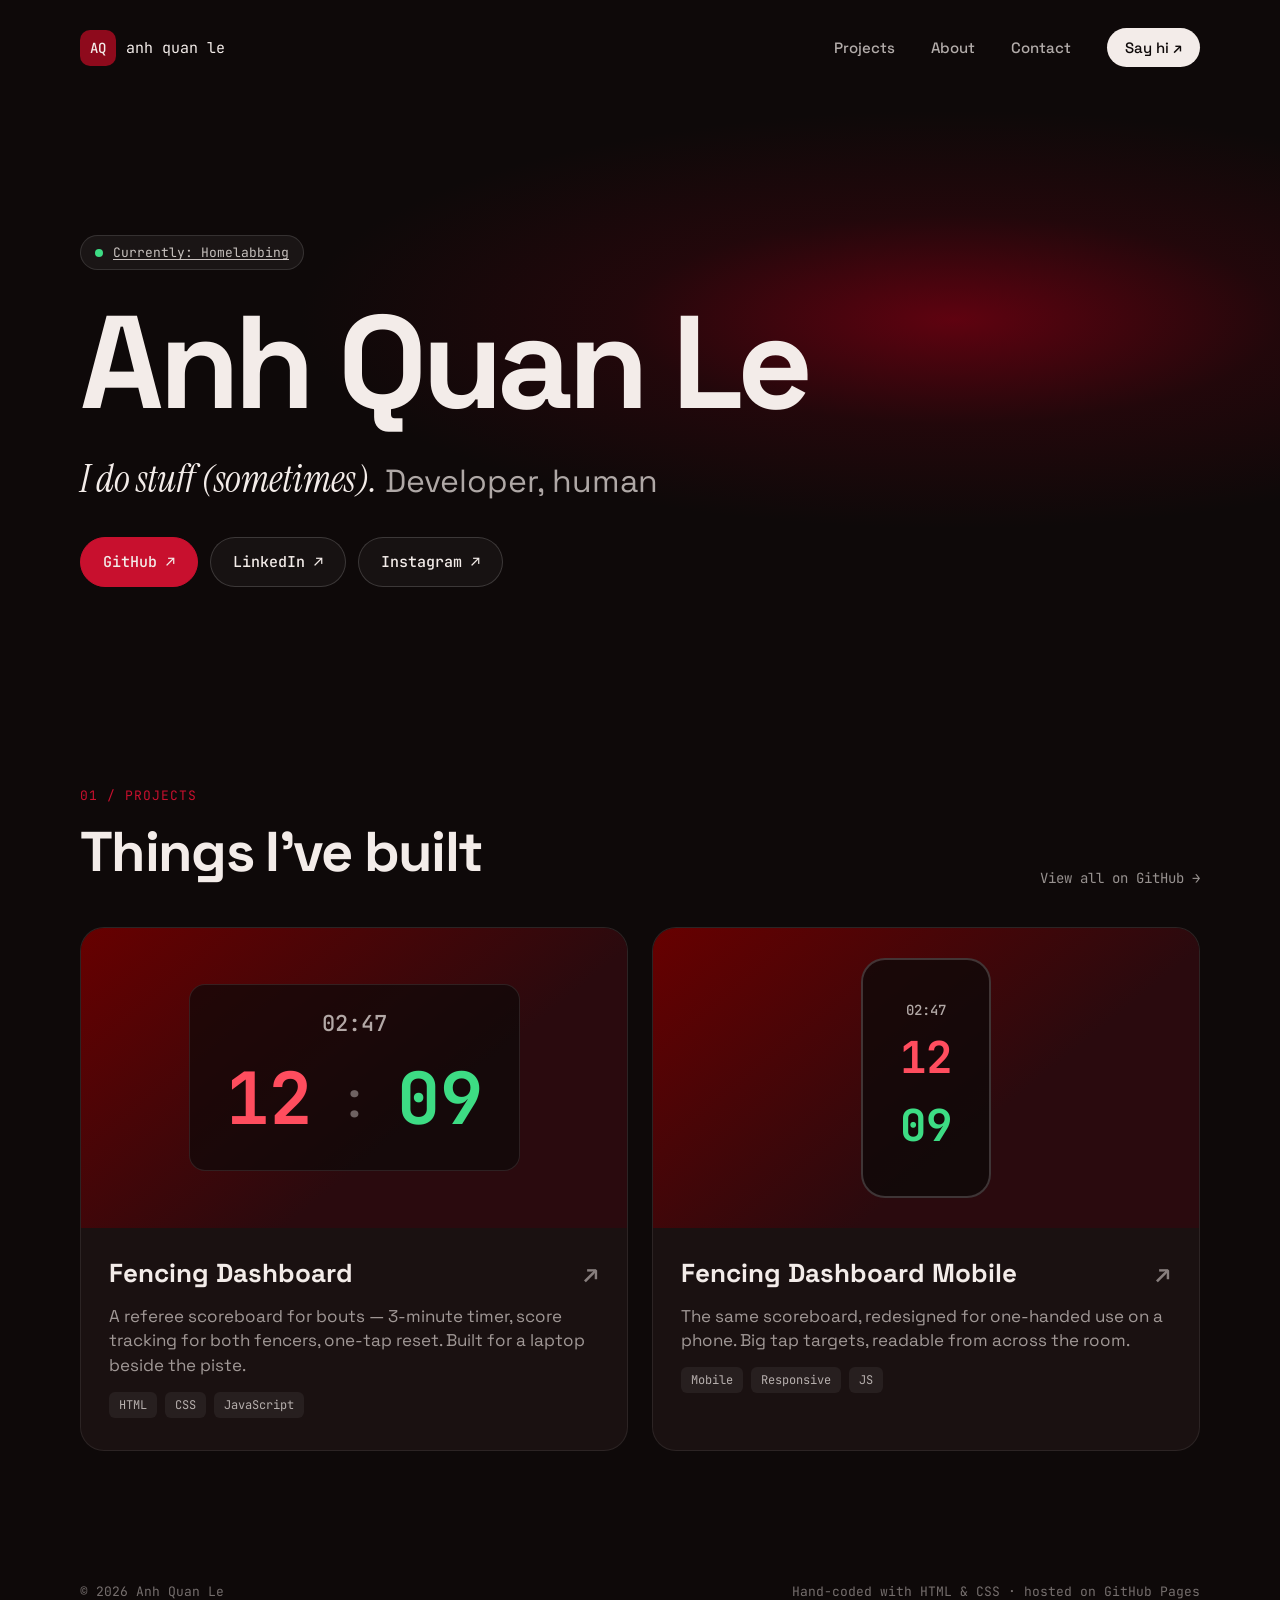
==== index.html @ 528c5369 "Rework homepage to match the new Figma design Dark layout with nav, hero, project cards and footer, " ====
<!DOCTYPE html>
<html lang="en">
    <head>
        <meta charset="utf-8">
        <meta name="viewport" content="width=device-width, initial-scale=1">
        <title>Anh Quan Le</title>
        <meta name="description" content="Anh Quan Le — developer, human. Projects and links.">
        <link rel="preconnect" href="https://fonts.googleapis.com">
        <link rel="preconnect" href="https://fonts.gstatic.com" crossorigin>
        <link rel="stylesheet" href="https://fonts.googleapis.com/css2?family=Instrument+Serif:ital@1&family=JetBrains+Mono:wght@400;500;700&family=Space+Grotesk:wght@400;500;700&display=swap">
        <link rel="stylesheet" href="style.css">
    </head>

    <body>
        <nav class="nav" aria-label="Main">
            <a class="logo" href="#top">
                <span class="monogram">AQ</span>
                <span class="logo-name">anh quan le</span>
            </a>

            <button class="menu-button" type="button" aria-label="Open menu" aria-expanded="false" aria-controls="nav-links">
                <span></span>
                <span></span>
            </button>

            <div class="nav-links" id="nav-links">
                <a href="#projects">Projects</a>
                <a href="#top">About</a>
                <a href="https://www.linkedin.com/in/anh-quan-le-5a0b0a237/" target="_blank" rel="noreferrer">Contact</a>
                <a class="nav-cta" href="https://www.linkedin.com/in/anh-quan-le-5a0b0a237/" target="_blank" rel="noreferrer">Say hi ↗</a>
            </div>
        </nav>

        <main>
            <header class="hero" id="top">
                <p class="status">
                    <span class="status-dot" aria-hidden="true"></span>
                    <span class="status-text">Currently: Homelabbing</span>
                </p>

                <h1>Anh Quan Le</h1>

                <p class="tagline"><em>I do stuff (sometimes).</em> Developer, human</p>

                <div class="socials">
                    <a class="pill pill--primary" href="https://github.com/LeQuan14" target="_blank" rel="noreferrer">GitHub ↗</a>
                    <a class="pill" href="https://www.linkedin.com/in/anh-quan-le-5a0b0a237/" target="_blank" rel="noreferrer">LinkedIn ↗</a>
                    <a class="pill" href="https://www.instagram.com/quanl_/" target="_blank" rel="noreferrer">Instagram ↗</a>
                </div>
            </header>

            <section class="projects" id="projects" aria-labelledby="projects-title">
                <div class="section-header">
                    <div>
                        <p class="eyebrow">01 / PROJECTS</p>
                        <h2 id="projects-title">Things I’ve built</h2>
                    </div>
                    <a class="section-link" href="https://github.com/LeQuan14" target="_blank" rel="noreferrer">View all on GitHub →</a>
                </div>

                <!-- Cards are generated from the list in projects.js -->
                <div class="project-grid" id="project-grid">
                    <noscript>
                        <a href="fencing-dashboard/index.html">Fencing Dashboard</a> ·
                        <a href="fencing-dashboard-mobile/index.html">Fencing Dashboard Mobile</a>
                    </noscript>
                </div>
            </section>
        </main>

        <footer class="footer">
            <p>© 2026 Anh Quan Le</p>
            <p class="footer-note">Hand-coded with HTML &amp; CSS · hosted on GitHub Pages</p>
        </footer>

        <script src="projects.js"></script>
        <script>
            // Mobile menu toggle
            const menuButton = document.querySelector(".menu-button");
            const nav = document.querySelector(".nav");
            menuButton.addEventListener("click", () => {
                const open = nav.classList.toggle("is-open");
                menuButton.setAttribute("aria-expanded", open);
                menuButton.setAttribute("aria-label", open ? "Close menu" : "Open menu");
            });
            document.querySelectorAll(".nav-links a").forEach(link =>
                link.addEventListener("click", () => {
                    nav.classList.remove("is-open");
                    menuButton.setAttribute("aria-expanded", false);
                })
            );
        </script>
    </body>
</html>
---- style.css ----
:root {
    --bg: #0E0909;
    --surface: #1A1111;
    --text: #F3ECE9;
    --text-72: rgba(243, 236, 233, 0.72);
    --text-62: rgba(243, 236, 233, 0.62);
    --text-45: rgba(243, 236, 233, 0.45);
    --accent: #C8102E;
    --maroon: #8E0A1C;
    --score-left: #FF4D5E;
    --score-right: #3DDC84;
    --line: rgba(255, 255, 255, 0.08);

    --font-sans: 'Space Grotesk', system-ui, sans-serif;
    --font-mono: 'JetBrains Mono', ui-monospace, monospace;
    --font-serif: 'Instrument Serif', Georgia, serif;

    --gutter: 80px;
    --max-width: 1440px;
}

* {
    box-sizing: border-box;
}

html {
    scroll-behavior: smooth;
}

body {
    margin: 0;
    background: var(--bg);
    color: var(--text);
    font-family: var(--font-sans);
    -webkit-font-smoothing: antialiased;
}

a {
    color: inherit;
    text-decoration: none;
}

h1, h2, h3, p {
    margin: 0;
}

:focus-visible {
    outline: 2px solid var(--text);
    outline-offset: 3px;
}

/* ---------- Nav ---------- */

.nav {
    position: relative;
    z-index: 10;
    max-width: var(--max-width);
    margin: 0 auto;
    padding: 28px var(--gutter);
    display: flex;
    align-items: center;
    justify-content: space-between;
}

.logo {
    display: flex;
    align-items: center;
    gap: 10px;
}

.monogram {
    width: 36px;
    height: 36px;
    display: grid;
    place-items: center;
    border-radius: 10px;
    background: var(--maroon);
    font-family: var(--font-mono);
    font-weight: 500;
    font-size: 14px;
}

.logo-name {
    font-family: var(--font-mono);
    font-size: 15px;
}

.nav-links {
    display: flex;
    align-items: center;
    gap: 36px;
    font-weight: 500;
    font-size: 15px;
}

.nav-links a {
    color: var(--text-72);
    transition: color 150ms ease;
}

.nav-links a:hover {
    color: var(--text);
}

.nav-links .nav-cta {
    padding: 10px 18px;
    border-radius: 999px;
    background: var(--text);
    color: var(--bg);
}

.nav-links .nav-cta:hover {
    color: var(--bg);
    background: #FFFFFF;
}

.menu-button {
    display: none;
}

/* ---------- Hero ---------- */

.hero {
    padding: 140px var(--gutter) 120px;
    display: flex;
    flex-direction: column;
    align-items: flex-start;
    gap: 32px;
    background: radial-gradient(654px 209px at 74.5% 36.7%,
        rgba(122, 0, 18, 0.75) 0%,
        rgba(68, 5, 14, 0.375) 50%,
        rgba(14, 9, 9, 0) 100%);
    /* hero spans the full width so the glow isn't cut off; content is centred */
    padding-left: max(var(--gutter), calc((100% - var(--max-width)) / 2 + var(--gutter)));
    padding-right: max(var(--gutter), calc((100% - var(--max-width)) / 2 + var(--gutter)));
}

.status {
    display: inline-flex;
    align-items: center;
    gap: 10px;
    padding: 8px 14px;
    border: 1px solid rgba(255, 255, 255, 0.12);
    border-radius: 999px;
    background: rgba(255, 255, 255, 0.05);
    font-family: var(--font-mono);
    font-size: 13px;
    color: rgba(243, 236, 233, 0.8);
}

.status-text {
    text-decoration: underline;
    text-underline-offset: 2px;
}

.status-dot {
    width: 8px;
    height: 8px;
    border-radius: 50%;
    background: var(--score-right);
}

h1 {
    font-weight: 700;
    font-size: clamp(72px, 10.3vw, 148px);
    line-height: 0.92;
    letter-spacing: -0.04em;
}

.tagline {
    max-width: 760px;
    font-size: 32px;
    line-height: 1.3;
    color: rgba(243, 236, 233, 0.7);
}

.tagline em {
    font-family: var(--font-serif);
    font-size: 38px;
    color: var(--text);
}

.socials {
    display: flex;
    flex-wrap: wrap;
    gap: 12px;
}

.pill {
    padding: 14px 22px;
    border: 1px solid rgba(255, 255, 255, 0.16);
    border-radius: 999px;
    background: rgba(255, 255, 255, 0.04);
    font-family: var(--font-mono);
    font-weight: 500;
    font-size: 15px;
    transition: background 150ms ease, border-color 150ms ease;
}

.pill:hover {
    background: rgba(255, 255, 255, 0.1);
    border-color: rgba(255, 255, 255, 0.3);
}

.pill--primary {
    border-color: var(--accent);
    background: var(--accent);
}

.pill--primary:hover {
    border-color: #E0173A;
    background: #E0173A;
}

/* ---------- Projects ---------- */

.projects {
    max-width: var(--max-width);
    margin: 0 auto;
    padding: 80px var(--gutter) 100px;
    display: flex;
    flex-direction: column;
    gap: 40px;
}

.section-header {
    display: flex;
    align-items: flex-end;
    justify-content: space-between;
    gap: 24px;
}

.eyebrow {
    margin-bottom: 12px;
    font-family: var(--font-mono);
    font-size: 13px;
    letter-spacing: 0.08em;
    color: var(--accent);
}

h2 {
    font-weight: 700;
    font-size: 56px;
    letter-spacing: -0.03em;
}

.section-link {
    font-family: var(--font-mono);
    font-size: 14px;
    color: rgba(243, 236, 233, 0.6);
    white-space: nowrap;
}

.section-link:hover {
    color: var(--text);
}

.project-grid {
    display: grid;
    grid-template-columns: repeat(auto-fill, minmax(min(100%, 440px), 1fr));
    gap: 24px;
}

.card {
    display: flex;
    flex-direction: column;
    overflow: hidden;
    border: 1px solid var(--line);
    border-radius: 24px;
    background: var(--surface);
    transition: transform 200ms ease, border-color 200ms ease;
}

.card:hover {
    transform: translateY(-4px);
    border-color: rgba(255, 255, 255, 0.18);
}

.card-preview {
    height: 300px;
    display: flex;
    align-items: center;
    justify-content: center;
    gap: 16px;
    overflow: hidden;
    background: linear-gradient(141deg, #670000 0%, #2A0A0E 62.5%);
}

.card-image {
    width: 100%;
    height: 100%;
    object-fit: cover;
}

.card-glyph {
    font-family: var(--font-mono);
    font-weight: 700;
    font-size: 72px;
    color: rgba(243, 236, 233, 0.85);
}

/* Scoreboard illustrations */
.mini-scoreboard {
    display: flex;
    flex-direction: column;
    align-items: center;
    gap: 14px;
    padding: 24px 36px;
    border: 1px solid rgba(255, 255, 255, 0.1);
    border-radius: 16px;
    background: rgba(14, 9, 9, 0.7);
}

.mini-score-row {
    display: flex;
    align-items: center;
    gap: 28px;
}

.mini-timer {
    font-family: var(--font-mono);
    font-weight: 500;
    font-size: 22px;
    color: rgba(243, 236, 233, 0.7);
}

.digits {
    font-family: var(--font-mono);
    font-weight: 700;
    font-size: 72px;
    line-height: 1.3;
}

.digits--left { color: var(--score-left); }
.digits--right { color: var(--score-right); }

.digits-sep {
    font-family: var(--font-mono);
    font-size: 48px;
    color: rgba(243, 236, 233, 0.4);
}

.mini-phone {
    width: 130px;
    height: 240px;
    display: flex;
    flex-direction: column;
    align-items: center;
    justify-content: center;
    gap: 10px;
    border: 2px solid rgba(255, 255, 255, 0.18);
    border-radius: 24px;
    background: rgba(14, 9, 9, 0.8);
}

.mini-phone .mini-timer { font-size: 14px; }
.mini-phone .digits { font-size: 44px; }
.mini-phone .digits-sep { display: none; }

.card-body {
    flex: 1;
    padding: 28px 28px 32px;
    display: flex;
    flex-direction: column;
    gap: 14px;
}

.card-title-row {
    display: flex;
    align-items: flex-start;
    justify-content: space-between;
    gap: 16px;
    font-size: 26px;
}

.card-title {
    font-weight: 700;
    font-size: inherit;
}

.card-arrow {
    font-weight: 500;
    color: rgba(243, 236, 233, 0.5);
    transition: color 200ms ease, transform 200ms ease;
}

.card:hover .card-arrow {
    color: var(--text);
    transform: translate(2px, -2px);
}

.card-desc {
    font-size: 17px;
    line-height: 1.45;
    color: var(--text-62);
}

.desc-short {
    display: none;
}

.card-tags {
    margin: 0;
    padding: 0;
    list-style: none;
    display: flex;
    flex-wrap: wrap;
    gap: 8px;
}

.tag {
    padding: 5px 10px;
    border-radius: 6px;
    background: rgba(255, 255, 255, 0.06);
    font-family: var(--font-mono);
    font-size: 12px;
    color: rgba(243, 236, 233, 0.7);
}

/* ---------- Footer ---------- */

.footer {
    max-width: var(--max-width);
    margin: 0 auto;
    padding: 32px var(--gutter) 40px;
    display: flex;
    justify-content: space-between;
    gap: 16px;
    font-family: var(--font-mono);
    font-size: 13px;
    color: var(--text-45);
}

/* ---------- Mobile ---------- */

@media (max-width: 720px) {
    :root {
        --gutter: 20px;
    }

    .nav {
        padding: 18px var(--gutter);
    }

    .monogram {
        width: 34px;
        height: 34px;
        font-size: 13px;
    }

    .logo-name {
        display: none;
    }

    .menu-button {
        width: 42px;
        height: 42px;
        display: inline-flex;
        flex-direction: column;
        align-items: center;
        justify-content: center;
        gap: 5px;
        padding: 0;
        border: 1px solid rgba(255, 255, 255, 0.15);
        border-radius: 999px;
        background: rgba(255, 255, 255, 0.05);
        cursor: pointer;
    }

    .menu-button span {
        width: 16px;
        height: 1.5px;
        background: var(--text);
        transition: transform 180ms ease;
    }

    .nav.is-open .menu-button span:nth-child(1) {
        transform: translateY(3.25px) rotate(45deg);
    }

    .nav.is-open .menu-button span:nth-child(2) {
        transform: translateY(-3.25px) rotate(-45deg);
    }

    .nav-links {
        position: absolute;
        top: calc(100% - 4px);
        right: var(--gutter);
        left: var(--gutter);
        padding: 12px;
        flex-direction: column;
        align-items: stretch;
        gap: 4px;
        border: 1px solid rgba(255, 255, 255, 0.12);
        border-radius: 16px;
        background: rgba(26, 17, 17, 0.97);
        box-shadow: 0 18px 50px rgba(0, 0, 0, 0.4);
        backdrop-filter: blur(12px);
        opacity: 0;
        transform: translateY(-6px);
        pointer-events: none;
        transition: opacity 180ms ease, transform 180ms ease;
    }

    .nav.is-open .nav-links {
        opacity: 1;
        transform: translateY(0);
        pointer-events: auto;
    }

    .nav-links a {
        padding: 12px 14px;
        border-radius: 10px;
    }

    .nav-links a:hover {
        background: rgba(255, 255, 255, 0.06);
    }

    .nav-links .nav-cta {
        margin-top: 4px;
        text-align: center;
    }

    .hero {
        padding-top: 64px;
        padding-bottom: 56px;
        gap: 22px;
        background: radial-gradient(195px 174px at 60% 37.5%,
            rgba(122, 0, 18, 0.7) 0%,
            rgba(68, 5, 14, 0.35) 50%,
            rgba(14, 9, 9, 0) 100%);
    }

    .status {
        gap: 8px;
        padding: 6px 12px;
        font-size: 11px;
    }

    .status-dot {
        width: 7px;
        height: 7px;
    }

    .tagline {
        font-size: 19px;
        line-height: 1.35;
    }

    .tagline em {
        font-size: 23px;
    }

    .socials {
        gap: 8px;
    }

    .pill {
        padding: 11px 14px;
        font-size: 12px;
    }

    .projects {
        padding-top: 40px;
        padding-bottom: 48px;
        gap: 16px;
    }

    .eyebrow {
        margin-bottom: 16px;
        font-size: 11px;
    }

    h2 {
        font-size: 34px;
    }

    .section-link {
        display: none;
    }

    .project-grid {
        gap: 16px;
    }

    .card {
        border-radius: 20px;
    }

    .card-preview {
        height: 150px;
    }

    /* On small screens the illustrations collapse to just the score */
    .mini-scoreboard,
    .mini-phone {
        width: auto;
        height: auto;
        flex-direction: row;
        gap: 16px;
        padding: 0;
        border: 0;
        background: none;
    }

    .mini-score-row {
        gap: 16px;
    }

    .mini-timer {
        display: none;
    }

    .digits {
        font-size: 52px;
    }

    .digits-sep,
    .mini-phone .digits-sep {
        display: inline;
        font-size: 32px;
    }

    .mini-phone .digits {
        font-size: 40px;
    }

    .card-glyph {
        font-size: 48px;
    }

    .card-body {
        padding: 20px;
        gap: 8px;
    }

    .card-title-row {
        font-size: 19px;
    }

    .card-desc {
        font-size: 15px;
    }

    .desc-long {
        display: none;
    }

    .desc-short {
        display: inline;
    }

    .card-tags {
        display: none;
    }

    .footer {
        padding-top: 0;
        padding-bottom: 32px;
        justify-content: center;
        font-size: 11px;
    }

    .footer-note {
        display: none;
    }
}

@media (prefers-reduced-motion: reduce) {
    html { scroll-behavior: auto; }
    * { transition: none !important; }
}
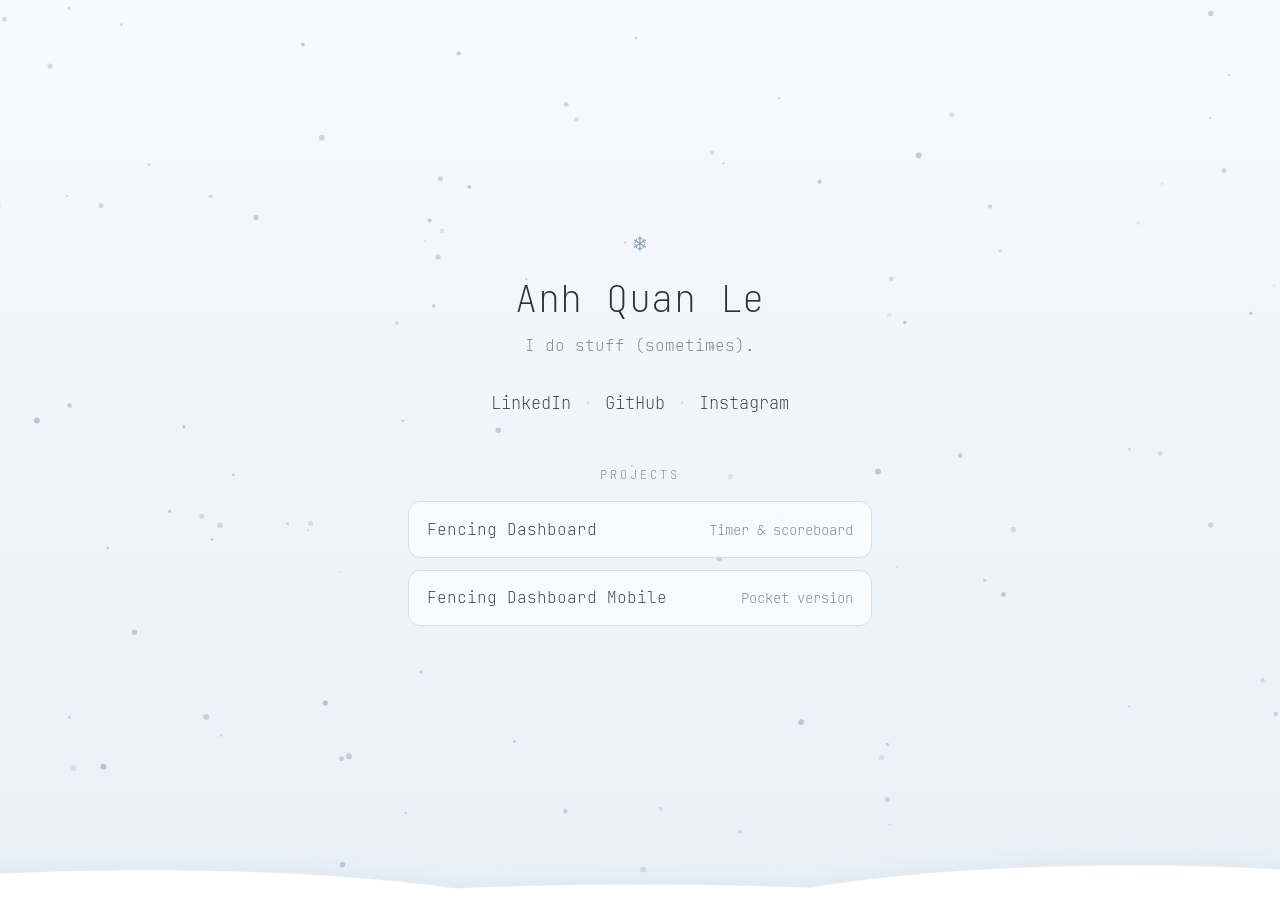
==== commit bd94c277: "Rework home page into a light, minimal snow theme Replace the dark red layout with a soft snowy pale" ====
--- a/index.html
+++ b/index.html
@@ -3,92 +3,124 @@
     <head>
         <meta charset="utf-8">
         <meta name="viewport" content="width=device-width, initial-scale=1">
+        <meta name="color-scheme" content="light">
         <title>Anh Quan Le</title>
-        <meta name="description" content="Anh Quan Le — developer, human. Projects and links.">
-        <link rel="preconnect" href="https://fonts.googleapis.com">
-        <link rel="preconnect" href="https://fonts.gstatic.com" crossorigin>
-        <link rel="stylesheet" href="https://fonts.googleapis.com/css2?family=Instrument+Serif:ital@1&family=JetBrains+Mono:wght@400;500;700&family=Space+Grotesk:wght@400;500;700&display=swap">
         <link rel="stylesheet" href="style.css">
     </head>
 
     <body>
-        <nav class="nav" aria-label="Main">
-            <a class="logo" href="#top">
-                <span class="monogram">AQ</span>
-                <span class="logo-name">anh quan le</span>
-            </a>
+        <canvas id="snow" aria-hidden="true"></canvas>
 
-            <button class="menu-button" type="button" aria-label="Open menu" aria-expanded="false" aria-controls="nav-links">
-                <span></span>
-                <span></span>
-            </button>
-
-            <div class="nav-links" id="nav-links">
-                <a href="#projects">Projects</a>
-                <a href="#top">About</a>
-                <a href="https://www.linkedin.com/in/anh-quan-le-5a0b0a237/" target="_blank" rel="noreferrer">Contact</a>
-                <a class="nav-cta" href="https://www.linkedin.com/in/anh-quan-le-5a0b0a237/" target="_blank" rel="noreferrer">Say hi ↗</a>
-            </div>
-        </nav>
-
-        <main>
-            <header class="hero" id="top">
-                <p class="status">
-                    <span class="status-dot" aria-hidden="true"></span>
-                    <span class="status-text">Currently: Homelabbing</span>
-                </p>
-
+        <main class="page-content">
+            <header class="intro">
+                <span class="flake" aria-hidden="true">❄</span>
                 <h1>Anh Quan Le</h1>
-
-                <p class="tagline"><em>I do stuff (sometimes).</em> Developer, human</p>
-
-                <div class="socials">
-                    <a class="pill pill--primary" href="https://github.com/LeQuan14" target="_blank" rel="noreferrer">GitHub ↗</a>
-                    <a class="pill" href="https://www.linkedin.com/in/anh-quan-le-5a0b0a237/" target="_blank" rel="noreferrer">LinkedIn ↗</a>
-                    <a class="pill" href="https://www.instagram.com/quanl_/" target="_blank" rel="noreferrer">Instagram ↗</a>
-                </div>
+                <p class="tagline">I do stuff (sometimes).</p>
             </header>
 
-            <section class="projects" id="projects" aria-labelledby="projects-title">
-                <div class="section-header">
-                    <div>
-                        <p class="eyebrow">01 / PROJECTS</p>
-                        <h2 id="projects-title">Things I’ve built</h2>
-                    </div>
-                    <a class="section-link" href="https://github.com/LeQuan14" target="_blank" rel="noreferrer">View all on GitHub →</a>
-                </div>
+            <nav class="socials" aria-label="Socials">
+                <a href="https://www.linkedin.com/in/anh-quan-le-5a0b0a237/" target="_blank" rel="noreferrer">LinkedIn</a>
+                <span class="dot" aria-hidden="true">·</span>
+                <a href="https://github.com/LeQuan14" target="_blank" rel="noreferrer">GitHub</a>
+                <span class="dot" aria-hidden="true">·</span>
+                <a href="https://www.instagram.com/quanl_/" target="_blank" rel="noreferrer">Instagram</a>
+            </nav>
 
-                <!-- Cards are generated from the list in projects.js -->
-                <div class="project-grid" id="project-grid">
-                    <noscript>
-                        <a href="fencing-dashboard/index.html">Fencing Dashboard</a> ·
-                        <a href="fencing-dashboard-mobile/index.html">Fencing Dashboard Mobile</a>
-                    </noscript>
-                </div>
+            <section class="projects" aria-labelledby="projects-title">
+                <h2 id="projects-title">Projects</h2>
+                <ul>
+                    <li>
+                        <a href="fencing-dashboard/index.html">
+                            <span class="name">Fencing Dashboard</span>
+                            <span class="desc">Timer &amp; scoreboard</span>
+                        </a>
+                    </li>
+                    <li>
+                        <a href="fencing-dashboard-mobile/index.html">
+                            <span class="name">Fencing Dashboard Mobile</span>
+                            <span class="desc">Pocket version</span>
+                        </a>
+                    </li>
+                </ul>
             </section>
         </main>
 
-        <footer class="footer">
-            <p>© 2026 Anh Quan Le</p>
-            <p class="footer-note">Hand-coded with HTML &amp; CSS · hosted on GitHub Pages</p>
-        </footer>
+        <div class="snowbank" aria-hidden="true"></div>
 
-        <script src="projects.js"></script>
         <script>
-            // Mobile menu toggle
-            const menuButton = document.querySelector(".menu-button");
-            const nav = document.querySelector(".nav");
-            menuButton.addEventListener("click", () => {
-                const open = nav.classList.toggle("is-open");
-                menuButton.setAttribute("aria-expanded", open);
-                menuButton.setAttribute("aria-label", open ? "Close menu" : "Open menu");
-            });
-            document.querySelectorAll(".nav-links a").forEach(link =>
-                link.addEventListener("click", () => {
-                    nav.classList.remove("is-open");
-                    menuButton.setAttribute("aria-expanded", false);
-                })
-            );
+            (function () {
+                const canvas = document.getElementById('snow');
+                const ctx = canvas.getContext('2d');
+                const reduceMotion = window.matchMedia('(prefers-reduced-motion: reduce)');
+                let flakes = [];
+                let width = 0;
+                let height = 0;
+                let frameId = null;
+
+                function resize() {
+                    const ratio = window.devicePixelRatio || 1;
+                    width = window.innerWidth;
+                    height = window.innerHeight;
+                    canvas.width = width * ratio;
+                    canvas.height = height * ratio;
+                    ctx.setTransform(ratio, 0, 0, ratio, 0, 0);
+
+                    // density scales with screen area
+                    const count = Math.min(140, Math.round((width * height) / 11000));
+                    flakes = Array.from({ length: count }, () => makeFlake(true));
+                    if (reduceMotion.matches) draw();
+                }
+
+                function makeFlake(anywhere) {
+                    const r = Math.random() * 2.2 + 0.8;
+                    return {
+                        x: Math.random() * width,
+                        y: anywhere ? Math.random() * height : -r,
+                        r: r,
+                        speed: r * 0.25 + Math.random() * 0.3,
+                        drift: Math.random() * Math.PI * 2,
+                        alpha: Math.random() * 0.45 + 0.25
+                    };
+                }
+
+                function draw() {
+                    ctx.clearRect(0, 0, width, height);
+                    for (const f of flakes) {
+                        ctx.beginPath();
+                        ctx.arc(f.x, f.y, f.r, 0, Math.PI * 2);
+                        ctx.fillStyle = `rgba(150, 175, 200, ${f.alpha})`;
+                        ctx.fill();
+                    }
+                }
+
+                function step() {
+                    for (let i = 0; i < flakes.length; i++) {
+                        const f = flakes[i];
+                        f.drift += 0.01;
+                        f.y += f.speed;
+                        f.x += Math.sin(f.drift) * 0.3;
+                        if (f.y > height + f.r) flakes[i] = makeFlake(false);
+                        if (f.x > width + f.r) f.x = -f.r;
+                        if (f.x < -f.r) f.x = width + f.r;
+                    }
+                    draw();
+                    frameId = requestAnimationFrame(step);
+                }
+
+                function start() {
+                    cancelAnimationFrame(frameId);
+                    if (reduceMotion.matches) {
+                        draw();
+                    } else {
+                        frameId = requestAnimationFrame(step);
+                    }
+                }
+
+                window.addEventListener('resize', resize);
+                reduceMotion.addEventListener('change', start);
+                resize();
+                start();
+            })();
         </script>
     </body>
 </html>
--- a/style.css
+++ b/style.css
@@ -1,673 +1,195 @@
+@font-face {
+    font-family: 'JetBrains Mono';
+    src: url('fonts/JetBrainsMonoNerdFont-Thin.ttf');
+}
+
 :root {
-    --bg: #0E0909;
-    --surface: #1A1111;
-    --text: #F3ECE9;
-    --text-72: rgba(243, 236, 233, 0.72);
-    --text-62: rgba(243, 236, 233, 0.62);
-    --text-45: rgba(243, 236, 233, 0.45);
-    --accent: #C8102E;
-    --maroon: #8E0A1C;
-    --score-left: #FF4D5E;
-    --score-right: #3DDC84;
-    --line: rgba(255, 255, 255, 0.08);
-
-    --font-sans: 'Space Grotesk', system-ui, sans-serif;
-    --font-mono: 'JetBrains Mono', ui-monospace, monospace;
-    --font-serif: 'Instrument Serif', Georgia, serif;
-
-    --gutter: 80px;
-    --max-width: 1440px;
+    --bg-top: #f8fafc;
+    --bg-bottom: #e9f0f6;
+    --text: #27313d;
+    --muted: #6b7a8a;
+    --accent: #5f86ad;
+    --line: #d5dfe9;
+    --card: rgba(255, 255, 255, 0.65);
 }
 
 * {
     box-sizing: border-box;
 }
 
-html {
-    scroll-behavior: smooth;
+html, body {
+    min-height: 100%;
 }
 
 body {
     margin: 0;
-    background: var(--bg);
+    min-height: 100vh;
+    display: flex;
+    justify-content: center;
+    align-items: center;
     color: var(--text);
-    font-family: var(--font-sans);
-    -webkit-font-smoothing: antialiased;
+    background: linear-gradient(180deg, var(--bg-top) 0%, var(--bg-bottom) 100%);
+    background-attachment: fixed;
+    font-family: 'JetBrains Mono', ui-monospace, monospace;
+    font-size: 16px;
+    line-height: 1.6;
+    word-wrap: break-word;
+    overflow-x: hidden;
 }
 
-a {
-    color: inherit;
-    text-decoration: none;
+#snow {
+    position: fixed;
+    inset: 0;
+    width: 100%;
+    height: 100%;
+    pointer-events: none;
+    z-index: 0;
 }
 
-h1, h2, h3, p {
-    margin: 0;
+.page-content {
+    position: relative;
+    z-index: 1;
+    width: 100%;
+    max-width: 32rem;
+    padding: 4rem 1.5rem 7rem;
+    text-align: center;
 }
 
-:focus-visible {
-    outline: 2px solid var(--text);
-    outline-offset: 3px;
-}
+/* Intro */
 
-/* ---------- Nav ---------- */
-
-.nav {
-    position: relative;
-    z-index: 10;
-    max-width: var(--max-width);
-    margin: 0 auto;
-    padding: 28px var(--gutter);
-    display: flex;
-    align-items: center;
-    justify-content: space-between;
-}
-
-.logo {
-    display: flex;
-    align-items: center;
-    gap: 10px;
-}
-
-.monogram {
-    width: 36px;
-    height: 36px;
-    display: grid;
-    place-items: center;
-    border-radius: 10px;
-    background: var(--maroon);
-    font-family: var(--font-mono);
-    font-weight: 500;
-    font-size: 14px;
-}
-
-.logo-name {
-    font-family: var(--font-mono);
-    font-size: 15px;
-}
-
-.nav-links {
-    display: flex;
-    align-items: center;
-    gap: 36px;
-    font-weight: 500;
-    font-size: 15px;
-}
-
-.nav-links a {
-    color: var(--text-72);
-    transition: color 150ms ease;
-}
-
-.nav-links a:hover {
-    color: var(--text);
-}
-
-.nav-links .nav-cta {
-    padding: 10px 18px;
-    border-radius: 999px;
-    background: var(--text);
-    color: var(--bg);
-}
-
-.nav-links .nav-cta:hover {
-    color: var(--bg);
-    background: #FFFFFF;
-}
-
-.menu-button {
-    display: none;
-}
-
-/* ---------- Hero ---------- */
-
-.hero {
-    padding: 140px var(--gutter) 120px;
-    display: flex;
-    flex-direction: column;
-    align-items: flex-start;
-    gap: 32px;
-    background: radial-gradient(654px 209px at 74.5% 36.7%,
-        rgba(122, 0, 18, 0.75) 0%,
-        rgba(68, 5, 14, 0.375) 50%,
-        rgba(14, 9, 9, 0) 100%);
-    /* hero spans the full width so the glow isn't cut off; content is centred */
-    padding-left: max(var(--gutter), calc((100% - var(--max-width)) / 2 + var(--gutter)));
-    padding-right: max(var(--gutter), calc((100% - var(--max-width)) / 2 + var(--gutter)));
-}
-
-.status {
-    display: inline-flex;
-    align-items: center;
-    gap: 10px;
-    padding: 8px 14px;
-    border: 1px solid rgba(255, 255, 255, 0.12);
-    border-radius: 999px;
-    background: rgba(255, 255, 255, 0.05);
-    font-family: var(--font-mono);
-    font-size: 13px;
-    color: rgba(243, 236, 233, 0.8);
-}
-
-.status-text {
-    text-decoration: underline;
-    text-underline-offset: 2px;
-}
-
-.status-dot {
-    width: 8px;
-    height: 8px;
-    border-radius: 50%;
-    background: var(--score-right);
+.flake {
+    display: inline-block;
+    color: var(--accent);
+    font-size: 1.4rem;
+    opacity: 0.7;
+    animation: spin 18s linear infinite;
 }
 
 h1 {
-    font-weight: 700;
-    font-size: clamp(72px, 10.3vw, 148px);
-    line-height: 0.92;
-    letter-spacing: -0.04em;
+    margin: 0.5rem 0 0.25rem;
+    font-size: 2.3em;
+    font-weight: 400;
+    letter-spacing: 0.02em;
 }
 
 .tagline {
-    max-width: 760px;
-    font-size: 32px;
-    line-height: 1.3;
-    color: rgba(243, 236, 233, 0.7);
+    margin: 0;
+    color: var(--muted);
 }
 
-.tagline em {
-    font-family: var(--font-serif);
-    font-size: 38px;
+/* Links */
+
+a {
     color: var(--text);
+    text-decoration: none;
+    transition: color 160ms ease;
+}
+
+a:hover,
+a:focus-visible {
+    color: var(--accent);
+}
+
+a:focus-visible {
+    outline: 1px dashed var(--accent);
+    outline-offset: 4px;
 }
 
 .socials {
+    margin: 2rem 0 3rem;
     display: flex;
     flex-wrap: wrap;
-    gap: 12px;
+    justify-content: center;
+    gap: 0.25rem 0.75rem;
+    font-size: 1.05em;
 }
 
-.pill {
-    padding: 14px 22px;
-    border: 1px solid rgba(255, 255, 255, 0.16);
-    border-radius: 999px;
-    background: rgba(255, 255, 255, 0.04);
-    font-family: var(--font-mono);
-    font-weight: 500;
-    font-size: 15px;
-    transition: background 150ms ease, border-color 150ms ease;
+.socials a {
+    border-bottom: 1px solid transparent;
 }
 
-.pill:hover {
-    background: rgba(255, 255, 255, 0.1);
-    border-color: rgba(255, 255, 255, 0.3);
+.socials a:hover {
+    border-bottom-color: var(--accent);
 }
 
-.pill--primary {
-    border-color: var(--accent);
-    background: var(--accent);
+.dot {
+    color: var(--line);
 }
 
-.pill--primary:hover {
-    border-color: #E0173A;
-    background: #E0173A;
+/* Projects */
+
+.projects h2 {
+    margin: 0 0 1rem;
+    color: var(--muted);
+    font-size: 0.75rem;
+    font-weight: 400;
+    letter-spacing: 0.25em;
+    text-transform: uppercase;
 }
 
-/* ---------- Projects ---------- */
-
-.projects {
-    max-width: var(--max-width);
-    margin: 0 auto;
-    padding: 80px var(--gutter) 100px;
-    display: flex;
-    flex-direction: column;
-    gap: 40px;
+.projects ul {
+    margin: 0;
+    padding: 0;
+    list-style: none;
+    display: grid;
+    gap: 0.75rem;
 }
 
-.section-header {
+.projects li a {
     display: flex;
-    align-items: flex-end;
     justify-content: space-between;
-    gap: 24px;
+    align-items: baseline;
+    gap: 1rem;
+    padding: 0.9rem 1.1rem;
+    border: 1px solid var(--line);
+    border-radius: 0.75rem;
+    background: var(--card);
+    backdrop-filter: blur(6px);
+    text-align: left;
+    transition: border-color 160ms ease, transform 160ms ease, box-shadow 160ms ease;
 }
 
-.eyebrow {
-    margin-bottom: 12px;
-    font-family: var(--font-mono);
-    font-size: 13px;
-    letter-spacing: 0.08em;
-    color: var(--accent);
+.projects li a:hover {
+    border-color: var(--accent);
+    transform: translateY(-2px);
+    box-shadow: 0 10px 24px rgba(95, 134, 173, 0.12);
 }
 
-h2 {
-    font-weight: 700;
-    font-size: 56px;
-    letter-spacing: -0.03em;
-}
-
-.section-link {
-    font-family: var(--font-mono);
-    font-size: 14px;
-    color: rgba(243, 236, 233, 0.6);
+.projects .desc {
+    color: var(--muted);
+    font-size: 0.85em;
     white-space: nowrap;
 }
 
-.section-link:hover {
-    color: var(--text);
+/* Snowbank along the bottom edge */
+
+.snowbank {
+    position: fixed;
+    left: -5%;
+    right: -5%;
+    bottom: -3.5rem;
+    height: 6rem;
+    z-index: 0;
+    pointer-events: none;
+    background:
+        radial-gradient(ellipse 30% 60% at 15% 70%, #fff 98%, transparent 100%),
+        radial-gradient(ellipse 35% 55% at 50% 80%, #fff 98%, transparent 100%),
+        radial-gradient(ellipse 30% 65% at 85% 70%, #fff 98%, transparent 100%);
+    filter: drop-shadow(0 -4px 10px rgba(95, 134, 173, 0.08));
 }
 
-.project-grid {
-    display: grid;
-    grid-template-columns: repeat(auto-fill, minmax(min(100%, 440px), 1fr));
-    gap: 24px;
+@keyframes spin {
+    to { transform: rotate(360deg); }
 }
 
-.card {
-    display: flex;
-    flex-direction: column;
-    overflow: hidden;
-    border: 1px solid var(--line);
-    border-radius: 24px;
-    background: var(--surface);
-    transition: transform 200ms ease, border-color 200ms ease;
-}
-
-.card:hover {
-    transform: translateY(-4px);
-    border-color: rgba(255, 255, 255, 0.18);
-}
-
-.card-preview {
-    height: 300px;
-    display: flex;
-    align-items: center;
-    justify-content: center;
-    gap: 16px;
-    overflow: hidden;
-    background: linear-gradient(141deg, #670000 0%, #2A0A0E 62.5%);
-}
-
-.card-image {
-    width: 100%;
-    height: 100%;
-    object-fit: cover;
-}
-
-.card-glyph {
-    font-family: var(--font-mono);
-    font-weight: 700;
-    font-size: 72px;
-    color: rgba(243, 236, 233, 0.85);
-}
-
-/* Scoreboard illustrations */
-.mini-scoreboard {
-    display: flex;
-    flex-direction: column;
-    align-items: center;
-    gap: 14px;
-    padding: 24px 36px;
-    border: 1px solid rgba(255, 255, 255, 0.1);
-    border-radius: 16px;
-    background: rgba(14, 9, 9, 0.7);
-}
-
-.mini-score-row {
-    display: flex;
-    align-items: center;
-    gap: 28px;
-}
-
-.mini-timer {
-    font-family: var(--font-mono);
-    font-weight: 500;
-    font-size: 22px;
-    color: rgba(243, 236, 233, 0.7);
-}
-
-.digits {
-    font-family: var(--font-mono);
-    font-weight: 700;
-    font-size: 72px;
-    line-height: 1.3;
-}
-
-.digits--left { color: var(--score-left); }
-.digits--right { color: var(--score-right); }
-
-.digits-sep {
-    font-family: var(--font-mono);
-    font-size: 48px;
-    color: rgba(243, 236, 233, 0.4);
-}
-
-.mini-phone {
-    width: 130px;
-    height: 240px;
-    display: flex;
-    flex-direction: column;
-    align-items: center;
-    justify-content: center;
-    gap: 10px;
-    border: 2px solid rgba(255, 255, 255, 0.18);
-    border-radius: 24px;
-    background: rgba(14, 9, 9, 0.8);
-}
-
-.mini-phone .mini-timer { font-size: 14px; }
-.mini-phone .digits { font-size: 44px; }
-.mini-phone .digits-sep { display: none; }
-
-.card-body {
-    flex: 1;
-    padding: 28px 28px 32px;
-    display: flex;
-    flex-direction: column;
-    gap: 14px;
-}
-
-.card-title-row {
-    display: flex;
-    align-items: flex-start;
-    justify-content: space-between;
-    gap: 16px;
-    font-size: 26px;
-}
-
-.card-title {
-    font-weight: 700;
-    font-size: inherit;
-}
-
-.card-arrow {
-    font-weight: 500;
-    color: rgba(243, 236, 233, 0.5);
-    transition: color 200ms ease, transform 200ms ease;
-}
-
-.card:hover .card-arrow {
-    color: var(--text);
-    transform: translate(2px, -2px);
-}
-
-.card-desc {
-    font-size: 17px;
-    line-height: 1.45;
-    color: var(--text-62);
-}
-
-.desc-short {
-    display: none;
-}
-
-.card-tags {
-    margin: 0;
-    padding: 0;
-    list-style: none;
-    display: flex;
-    flex-wrap: wrap;
-    gap: 8px;
-}
-
-.tag {
-    padding: 5px 10px;
-    border-radius: 6px;
-    background: rgba(255, 255, 255, 0.06);
-    font-family: var(--font-mono);
-    font-size: 12px;
-    color: rgba(243, 236, 233, 0.7);
-}
-
-/* ---------- Footer ---------- */
-
-.footer {
-    max-width: var(--max-width);
-    margin: 0 auto;
-    padding: 32px var(--gutter) 40px;
-    display: flex;
-    justify-content: space-between;
-    gap: 16px;
-    font-family: var(--font-mono);
-    font-size: 13px;
-    color: var(--text-45);
-}
-
-/* ---------- Mobile ---------- */
-
-@media (max-width: 720px) {
-    :root {
-        --gutter: 20px;
-    }
-
-    .nav {
-        padding: 18px var(--gutter);
-    }
-
-    .monogram {
-        width: 34px;
-        height: 34px;
-        font-size: 13px;
-    }
-
-    .logo-name {
-        display: none;
-    }
-
-    .menu-button {
-        width: 42px;
-        height: 42px;
-        display: inline-flex;
+@media (max-width: 480px) {
+    .projects li a {
         flex-direction: column;
-        align-items: center;
-        justify-content: center;
-        gap: 5px;
-        padding: 0;
-        border: 1px solid rgba(255, 255, 255, 0.15);
-        border-radius: 999px;
-        background: rgba(255, 255, 255, 0.05);
-        cursor: pointer;
-    }
-
-    .menu-button span {
-        width: 16px;
-        height: 1.5px;
-        background: var(--text);
-        transition: transform 180ms ease;
-    }
-
-    .nav.is-open .menu-button span:nth-child(1) {
-        transform: translateY(3.25px) rotate(45deg);
-    }
-
-    .nav.is-open .menu-button span:nth-child(2) {
-        transform: translateY(-3.25px) rotate(-45deg);
-    }
-
-    .nav-links {
-        position: absolute;
-        top: calc(100% - 4px);
-        right: var(--gutter);
-        left: var(--gutter);
-        padding: 12px;
-        flex-direction: column;
-        align-items: stretch;
-        gap: 4px;
-        border: 1px solid rgba(255, 255, 255, 0.12);
-        border-radius: 16px;
-        background: rgba(26, 17, 17, 0.97);
-        box-shadow: 0 18px 50px rgba(0, 0, 0, 0.4);
-        backdrop-filter: blur(12px);
-        opacity: 0;
-        transform: translateY(-6px);
-        pointer-events: none;
-        transition: opacity 180ms ease, transform 180ms ease;
-    }
-
-    .nav.is-open .nav-links {
-        opacity: 1;
-        transform: translateY(0);
-        pointer-events: auto;
-    }
-
-    .nav-links a {
-        padding: 12px 14px;
-        border-radius: 10px;
-    }
-
-    .nav-links a:hover {
-        background: rgba(255, 255, 255, 0.06);
-    }
-
-    .nav-links .nav-cta {
-        margin-top: 4px;
-        text-align: center;
-    }
-
-    .hero {
-        padding-top: 64px;
-        padding-bottom: 56px;
-        gap: 22px;
-        background: radial-gradient(195px 174px at 60% 37.5%,
-            rgba(122, 0, 18, 0.7) 0%,
-            rgba(68, 5, 14, 0.35) 50%,
-            rgba(14, 9, 9, 0) 100%);
-    }
-
-    .status {
-        gap: 8px;
-        padding: 6px 12px;
-        font-size: 11px;
-    }
-
-    .status-dot {
-        width: 7px;
-        height: 7px;
-    }
-
-    .tagline {
-        font-size: 19px;
-        line-height: 1.35;
-    }
-
-    .tagline em {
-        font-size: 23px;
-    }
-
-    .socials {
-        gap: 8px;
-    }
-
-    .pill {
-        padding: 11px 14px;
-        font-size: 12px;
-    }
-
-    .projects {
-        padding-top: 40px;
-        padding-bottom: 48px;
-        gap: 16px;
-    }
-
-    .eyebrow {
-        margin-bottom: 16px;
-        font-size: 11px;
-    }
-
-    h2 {
-        font-size: 34px;
-    }
-
-    .section-link {
-        display: none;
-    }
-
-    .project-grid {
-        gap: 16px;
-    }
-
-    .card {
-        border-radius: 20px;
-    }
-
-    .card-preview {
-        height: 150px;
-    }
-
-    /* On small screens the illustrations collapse to just the score */
-    .mini-scoreboard,
-    .mini-phone {
-        width: auto;
-        height: auto;
-        flex-direction: row;
-        gap: 16px;
-        padding: 0;
-        border: 0;
-        background: none;
-    }
-
-    .mini-score-row {
-        gap: 16px;
-    }
-
-    .mini-timer {
-        display: none;
-    }
-
-    .digits {
-        font-size: 52px;
-    }
-
-    .digits-sep,
-    .mini-phone .digits-sep {
-        display: inline;
-        font-size: 32px;
-    }
-
-    .mini-phone .digits {
-        font-size: 40px;
-    }
-
-    .card-glyph {
-        font-size: 48px;
-    }
-
-    .card-body {
-        padding: 20px;
-        gap: 8px;
-    }
-
-    .card-title-row {
-        font-size: 19px;
-    }
-
-    .card-desc {
-        font-size: 15px;
-    }
-
-    .desc-long {
-        display: none;
-    }
-
-    .desc-short {
-        display: inline;
-    }
-
-    .card-tags {
-        display: none;
-    }
-
-    .footer {
-        padding-top: 0;
-        padding-bottom: 32px;
-        justify-content: center;
-        font-size: 11px;
-    }
-
-    .footer-note {
-        display: none;
+        gap: 0.15rem;
     }
 }
 
 @media (prefers-reduced-motion: reduce) {
-    html { scroll-behavior: auto; }
-    * { transition: none !important; }
+    .flake { animation: none; }
+    .projects li a { transition: none; }
 }
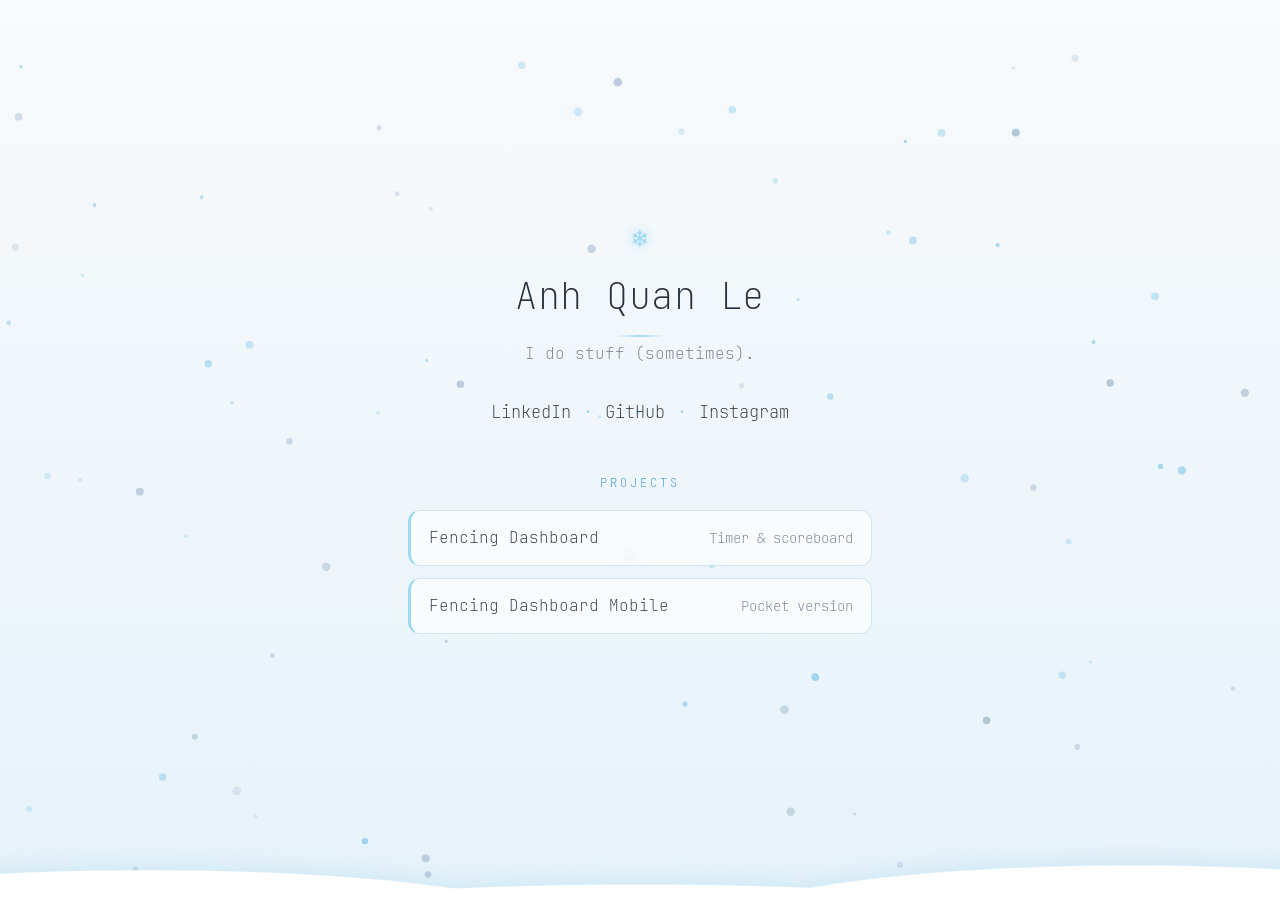
==== commit b8acbee1: "Enlarge background snowflakes and add ice blue accents Co-Authored-By: Claude Opus 5.5 <noreply@anth" ====
--- a/index.html
+++ b/index.html
@@ -66,18 +66,19 @@
                     ctx.setTransform(ratio, 0, 0, ratio, 0, 0);
 
                     // density scales with screen area
-                    const count = Math.min(140, Math.round((width * height) / 11000));
+                    const count = Math.min(110, Math.round((width * height) / 14000));
                     flakes = Array.from({ length: count }, () => makeFlake(true));
                     if (reduceMotion.matches) draw();
                 }
 
                 function makeFlake(anywhere) {
-                    const r = Math.random() * 2.2 + 0.8;
+                    const r = Math.random() * 3 + 1.5;
                     return {
                         x: Math.random() * width,
                         y: anywhere ? Math.random() * height : -r,
                         r: r,
-                        speed: r * 0.25 + Math.random() * 0.3,
+                        speed: r * 0.18 + Math.random() * 0.3,
+                        hue: Math.random() < 0.5 ? '125, 196, 232' : '150, 175, 200',
                         drift: Math.random() * Math.PI * 2,
                         alpha: Math.random() * 0.45 + 0.25
                     };
@@ -88,7 +89,7 @@
                     for (const f of flakes) {
                         ctx.beginPath();
                         ctx.arc(f.x, f.y, f.r, 0, Math.PI * 2);
-                        ctx.fillStyle = `rgba(150, 175, 200, ${f.alpha})`;
+                        ctx.fillStyle = `rgba(${f.hue}, ${f.alpha})`;
                         ctx.fill();
                     }
                 }
--- a/style.css
+++ b/style.css
@@ -5,11 +5,13 @@
 
 :root {
     --bg-top: #f8fafc;
-    --bg-bottom: #e9f0f6;
+    --bg-bottom: #e6f2f9;
     --text: #27313d;
     --muted: #6b7a8a;
-    --accent: #5f86ad;
-    --line: #d5dfe9;
+    --accent: #2f8fc4;
+    --ice: #9fd8f2;
+    --ice-soft: #e4f5fc;
+    --line: #d2e6f1;
     --card: rgba(255, 255, 255, 0.65);
 }
 
@@ -59,9 +61,9 @@
 
 .flake {
     display: inline-block;
-    color: var(--accent);
-    font-size: 1.4rem;
-    opacity: 0.7;
+    color: var(--ice);
+    font-size: 1.6rem;
+    text-shadow: 0 0 12px var(--ice);
     animation: spin 18s linear infinite;
 }
 
@@ -70,6 +72,16 @@
     font-size: 2.3em;
     font-weight: 400;
     letter-spacing: 0.02em;
+}
+
+h1::after {
+    content: "";
+    display: block;
+    width: 3rem;
+    height: 2px;
+    margin: 0.6rem auto 0;
+    border-radius: 2px;
+    background: linear-gradient(90deg, transparent, var(--ice), transparent);
 }
 
 .tagline {
@@ -113,18 +125,18 @@
 }
 
 .dot {
-    color: var(--line);
+    color: var(--ice);
 }
 
 /* Projects */
 
 .projects h2 {
     margin: 0 0 1rem;
-    color: var(--muted);
     font-size: 0.75rem;
     font-weight: 400;
     letter-spacing: 0.25em;
     text-transform: uppercase;
+    color: var(--accent);
 }
 
 .projects ul {
@@ -142,17 +154,20 @@
     gap: 1rem;
     padding: 0.9rem 1.1rem;
     border: 1px solid var(--line);
+    border-left: 3px solid var(--ice);
     border-radius: 0.75rem;
     background: var(--card);
     backdrop-filter: blur(6px);
     text-align: left;
-    transition: border-color 160ms ease, transform 160ms ease, box-shadow 160ms ease;
+    transition: border-color 160ms ease, background 160ms ease, transform 160ms ease, box-shadow 160ms ease;
 }
 
 .projects li a:hover {
-    border-color: var(--accent);
+    border-color: var(--ice);
+    border-left-color: var(--accent);
+    background: var(--ice-soft);
     transform: translateY(-2px);
-    box-shadow: 0 10px 24px rgba(95, 134, 173, 0.12);
+    box-shadow: 0 10px 24px rgba(47, 143, 196, 0.15);
 }
 
 .projects .desc {
@@ -175,7 +190,7 @@
         radial-gradient(ellipse 30% 60% at 15% 70%, #fff 98%, transparent 100%),
         radial-gradient(ellipse 35% 55% at 50% 80%, #fff 98%, transparent 100%),
         radial-gradient(ellipse 30% 65% at 85% 70%, #fff 98%, transparent 100%);
-    filter: drop-shadow(0 -4px 10px rgba(95, 134, 173, 0.08));
+    filter: drop-shadow(0 -4px 10px rgba(159, 216, 242, 0.35));
 }
 
 @keyframes spin {
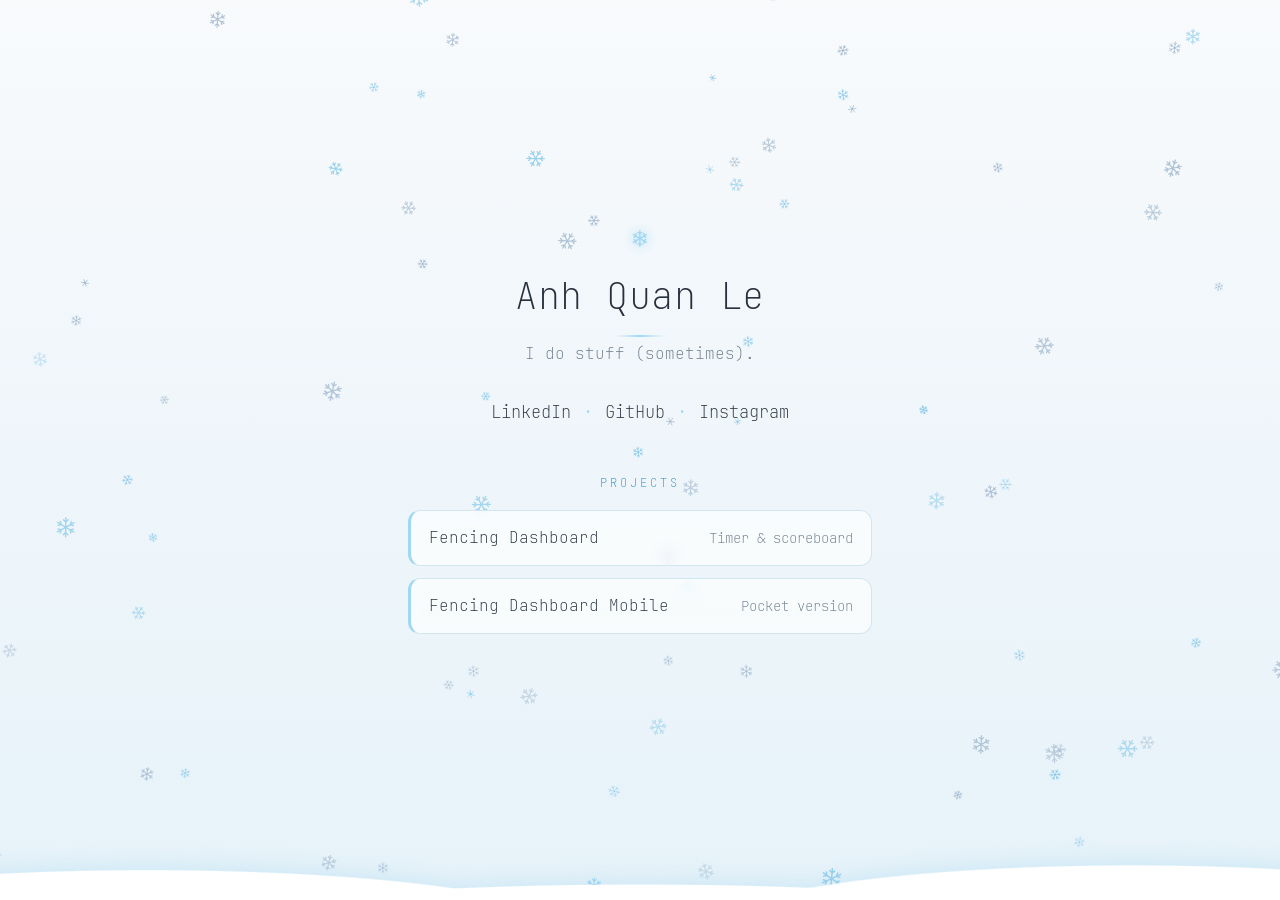
==== commit d5f7cd5e: "Draw background snow as six-armed snowflakes instead of dots Co-Authored-By: Claude Opus 5.5 <norepl" ====
--- a/index.html
+++ b/index.html
@@ -72,32 +72,56 @@
                 }
 
                 function makeFlake(anywhere) {
-                    const r = Math.random() * 3 + 1.5;
+                    const r = Math.random() * 7 + 3; // arm length in px
                     return {
                         x: Math.random() * width,
                         y: anywhere ? Math.random() * height : -r,
                         r: r,
-                        speed: r * 0.18 + Math.random() * 0.3,
+                        speed: r * 0.07 + Math.random() * 0.3,
                         hue: Math.random() < 0.5 ? '125, 196, 232' : '150, 175, 200',
                         drift: Math.random() * Math.PI * 2,
-                        alpha: Math.random() * 0.45 + 0.25
+                        angle: Math.random() * Math.PI,
+                        spin: (Math.random() - 0.5) * 0.01,
+                        alpha: Math.random() * 0.45 + 0.35
                     };
+                }
+
+                // six-armed flake: each arm has a pair of side branches
+                function drawFlake(f) {
+                    ctx.save();
+                    ctx.translate(f.x, f.y);
+                    ctx.rotate(f.angle);
+                    ctx.strokeStyle = `rgba(${f.hue}, ${f.alpha})`;
+                    ctx.lineWidth = Math.max(0.8, f.r / 7);
+                    ctx.lineCap = 'round';
+                    ctx.beginPath();
+                    for (let i = 0; i < 6; i++) {
+                        ctx.moveTo(0, 0);
+                        ctx.lineTo(0, -f.r);
+                        if (f.r > 4) {
+                            const b = f.r * 0.55;
+                            const len = f.r * 0.35;
+                            ctx.moveTo(0, -b);
+                            ctx.lineTo(-len * 0.7, -b - len * 0.7);
+                            ctx.moveTo(0, -b);
+                            ctx.lineTo(len * 0.7, -b - len * 0.7);
+                        }
+                        ctx.rotate(Math.PI / 3);
+                    }
+                    ctx.stroke();
+                    ctx.restore();
                 }
 
                 function draw() {
                     ctx.clearRect(0, 0, width, height);
-                    for (const f of flakes) {
-                        ctx.beginPath();
-                        ctx.arc(f.x, f.y, f.r, 0, Math.PI * 2);
-                        ctx.fillStyle = `rgba(${f.hue}, ${f.alpha})`;
-                        ctx.fill();
-                    }
+                    for (const f of flakes) drawFlake(f);
                 }
 
                 function step() {
                     for (let i = 0; i < flakes.length; i++) {
                         const f = flakes[i];
                         f.drift += 0.01;
+                        f.angle += f.spin;
                         f.y += f.speed;
                         f.x += Math.sin(f.drift) * 0.3;
                         if (f.y > height + f.r) flakes[i] = makeFlake(false);
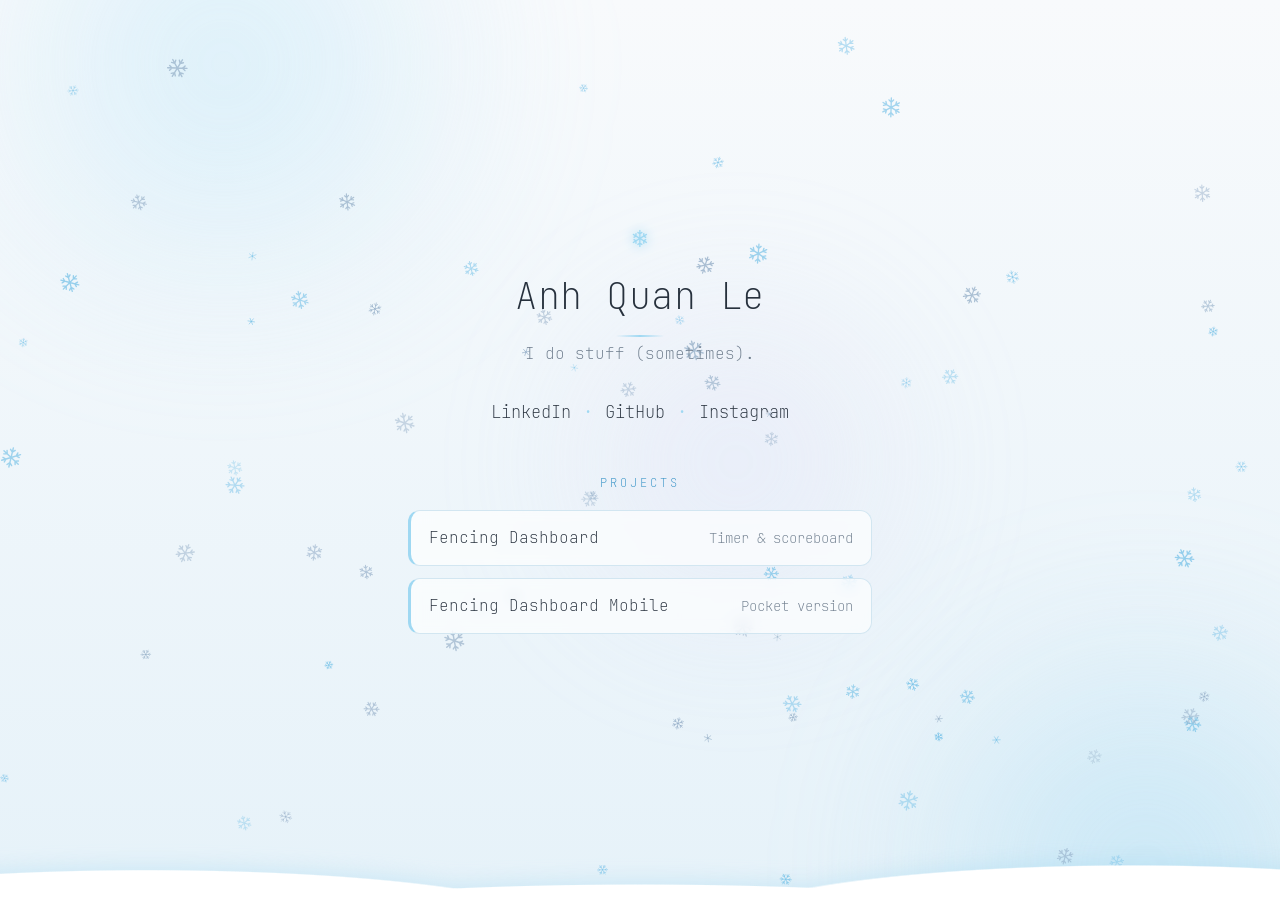
==== commit b3070e0b: "Add drifting ice blue glow background and occasional wind gusts Co-Authored-By: Claude Opus 5.5 <nor" ====
--- a/index.html
+++ b/index.html
@@ -9,6 +9,11 @@
     </head>
 
     <body>
+        <div class="aurora" aria-hidden="true">
+            <span class="glow glow-1"></span>
+            <span class="glow glow-2"></span>
+            <span class="glow glow-3"></span>
+        </div>
         <canvas id="snow" aria-hidden="true"></canvas>
 
         <main class="page-content">
@@ -56,6 +61,26 @@
                 let width = 0;
                 let height = 0;
                 let frameId = null;
+
+                // wind gusts: every 8-16s the wind ramps up, blows for 2-4s, then dies down
+                let wind = 0;
+                let windTarget = 0;
+                let gustFrames = 0;
+                let calmFrames = 300;
+
+                function updateWind() {
+                    if (gustFrames > 0) {
+                        if (--gustFrames <= 0) {
+                            windTarget = 0;
+                            calmFrames = Math.round(480 + Math.random() * 480);
+                        }
+                    } else if (--calmFrames <= 0) {
+                        const dir = Math.random() < 0.5 ? -1 : 1;
+                        windTarget = dir * (1.5 + Math.random() * 1.5);
+                        gustFrames = Math.round(120 + Math.random() * 120);
+                    }
+                    wind += (windTarget - wind) * 0.02;
+                }
 
                 function resize() {
                     const ratio = window.devicePixelRatio || 1;
@@ -118,12 +143,14 @@
                 }
 
                 function step() {
+                    updateWind();
                     for (let i = 0; i < flakes.length; i++) {
                         const f = flakes[i];
                         f.drift += 0.01;
-                        f.angle += f.spin;
+                        f.angle += f.spin + wind * 0.004;
                         f.y += f.speed;
-                        f.x += Math.sin(f.drift) * 0.3;
+                        // bigger flakes catch more wind
+                        f.x += Math.sin(f.drift) * 0.3 + wind * (0.5 + f.r / 10);
                         if (f.y > height + f.r) flakes[i] = makeFlake(false);
                         if (f.x > width + f.r) f.x = -f.r;
                         if (f.x < -f.r) f.x = width + f.r;
--- a/style.css
+++ b/style.css
@@ -39,6 +39,70 @@
     overflow-x: hidden;
 }
 
+/* Slowly drifting ice blue glow behind the snow */
+
+.aurora {
+    position: fixed;
+    inset: 0;
+    z-index: 0;
+    overflow: hidden;
+    pointer-events: none;
+}
+
+.glow {
+    position: absolute;
+    border-radius: 50%;
+    filter: blur(70px);
+    opacity: 0.55;
+    will-change: transform;
+}
+
+.glow-1 {
+    width: 55vmax;
+    height: 40vmax;
+    top: -15vmax;
+    left: -10vmax;
+    background: radial-gradient(circle, #bfe6f8 0%, transparent 70%);
+    animation: float-1 38s ease-in-out infinite alternate;
+}
+
+.glow-2 {
+    width: 45vmax;
+    height: 45vmax;
+    bottom: -20vmax;
+    right: -12vmax;
+    background: radial-gradient(circle, #a9dcf3 0%, transparent 70%);
+    animation: float-2 46s ease-in-out infinite alternate;
+}
+
+.glow-3 {
+    width: 35vmax;
+    height: 30vmax;
+    top: 30%;
+    left: 40%;
+    background: radial-gradient(circle, #dcd9f5 0%, transparent 70%);
+    opacity: 0.4;
+    animation: float-3 54s ease-in-out infinite alternate;
+}
+
+@keyframes float-1 {
+    0%   { transform: translate(0, 0) scale(1); }
+    50%  { transform: translate(25vw, 15vh) scale(1.15); }
+    100% { transform: translate(45vw, 5vh) scale(0.95); }
+}
+
+@keyframes float-2 {
+    0%   { transform: translate(0, 0) scale(1); }
+    50%  { transform: translate(-30vw, -20vh) scale(1.1); }
+    100% { transform: translate(-15vw, -40vh) scale(1.2); }
+}
+
+@keyframes float-3 {
+    0%   { transform: translate(0, 0) scale(1); }
+    50%  { transform: translate(-35vw, 20vh) scale(1.2); }
+    100% { transform: translate(-10vw, -25vh) scale(0.9); }
+}
+
 #snow {
     position: fixed;
     inset: 0;
@@ -206,5 +270,6 @@
 
 @media (prefers-reduced-motion: reduce) {
     .flake { animation: none; }
+    .glow { animation: none; }
     .projects li a { transition: none; }
 }
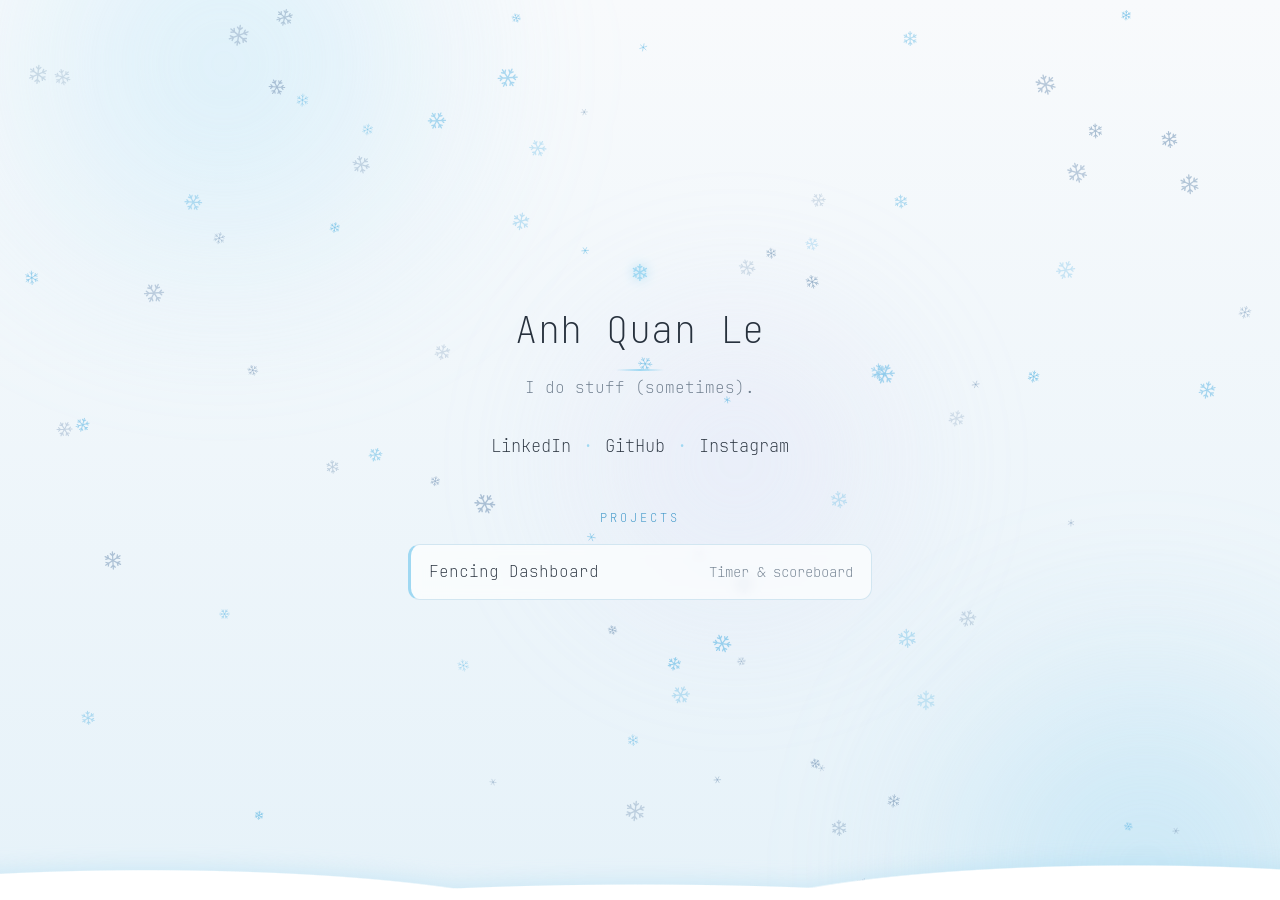
==== commit ab3deb5b: "Remove Fencing Dashboard Mobile from the projects list Co-Authored-By: Claude Opus 5.5 <noreply@anth" ====
--- a/index.html
+++ b/index.html
@@ -38,12 +38,6 @@
                         <a href="fencing-dashboard/index.html">
                             <span class="name">Fencing Dashboard</span>
                             <span class="desc">Timer &amp; scoreboard</span>
-                        </a>
-                    </li>
-                    <li>
-                        <a href="fencing-dashboard-mobile/index.html">
-                            <span class="name">Fencing Dashboard Mobile</span>
-                            <span class="desc">Pocket version</span>
                         </a>
                     </li>
                 </ul>
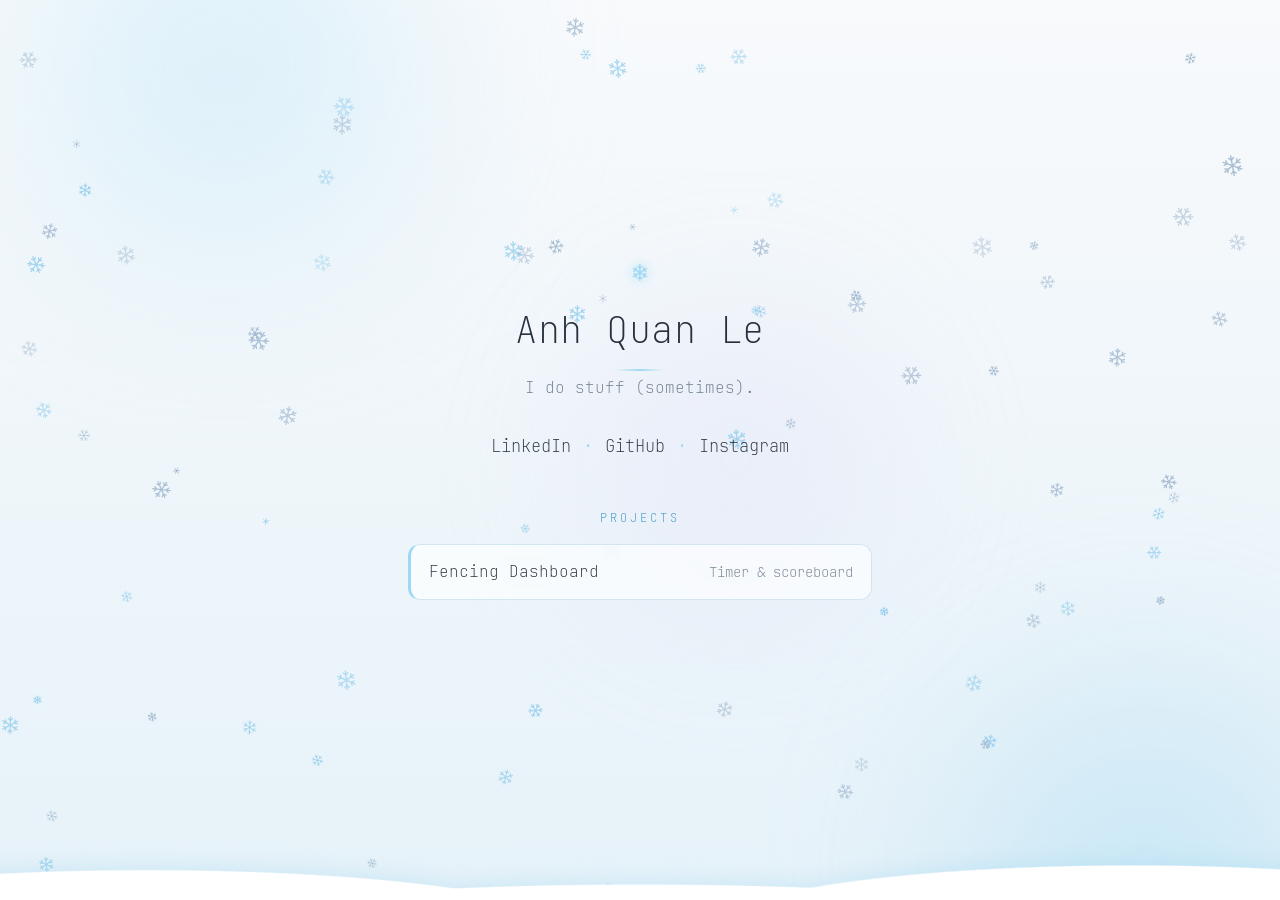
==== commit 7e54fdfd: "Cache-bust style.css so browsers load the new snow theme Browsers holding the previous stylesheet re" ====
--- a/index.html
+++ b/index.html
@@ -5,7 +5,7 @@
         <meta name="viewport" content="width=device-width, initial-scale=1">
         <meta name="color-scheme" content="light">
         <title>Anh Quan Le</title>
-        <link rel="stylesheet" href="style.css">
+        <link rel="stylesheet" href="style.css?v=2">
     </head>
 
     <body>
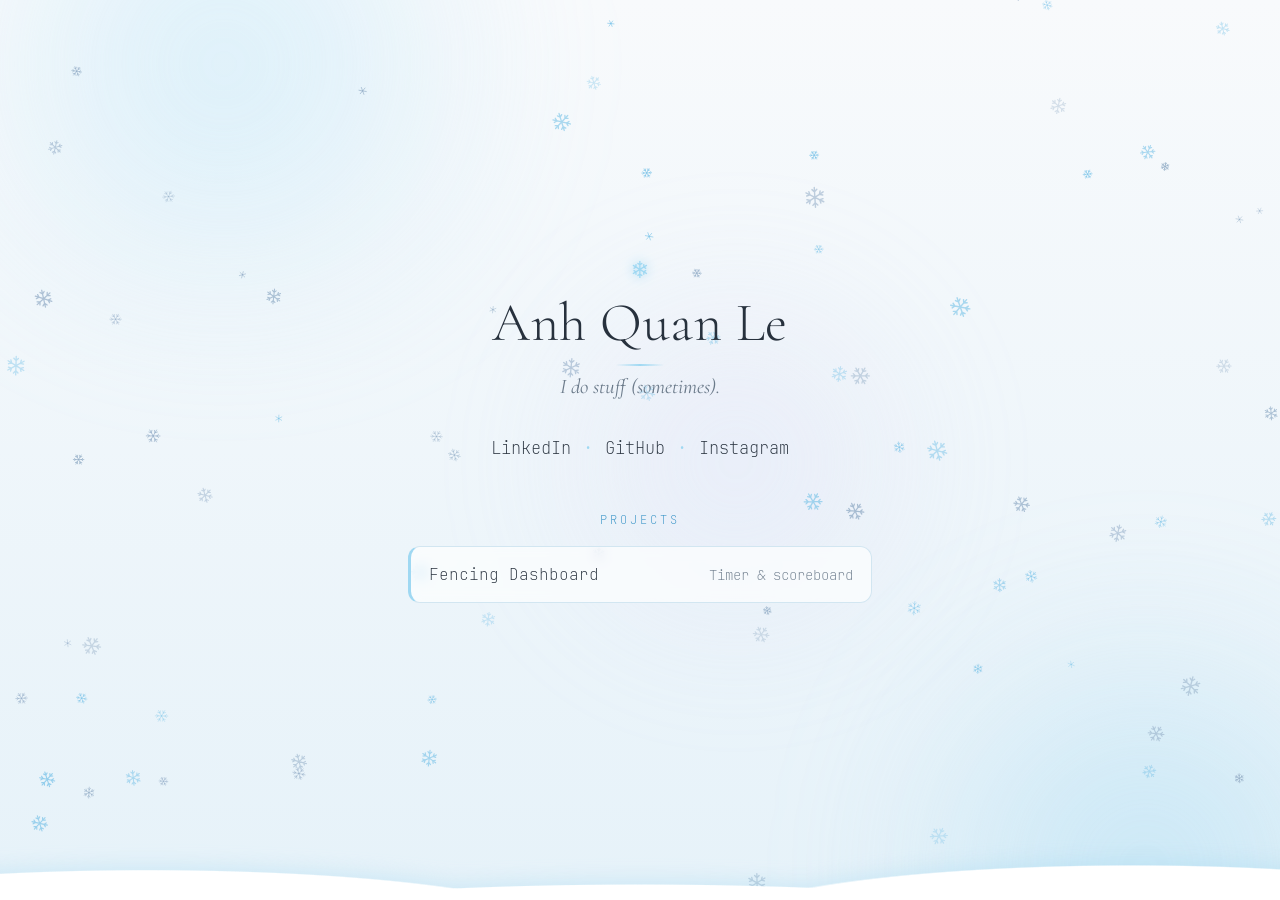
==== commit d28ec052: "Set name and tagline in Cormorant Garamond Self-host Latin-subset WOFF2 variable files (upright and " ====
--- a/index.html
+++ b/index.html
@@ -5,7 +5,7 @@
         <meta name="viewport" content="width=device-width, initial-scale=1">
         <meta name="color-scheme" content="light">
         <title>Anh Quan Le</title>
-        <link rel="stylesheet" href="style.css?v=2">
+        <link rel="stylesheet" href="style.css?v=3">
     </head>
 
     <body>
--- a/style.css
+++ b/style.css
@@ -1,6 +1,22 @@
 @font-face {
     font-family: 'JetBrains Mono';
     src: url('fonts/JetBrainsMonoNerdFont-Thin.ttf');
+}
+
+@font-face {
+    font-family: 'Cormorant Garamond';
+    src: url('fonts/CormorantGaramond-Variable.woff2') format('woff2');
+    font-weight: 300 700;
+    font-style: normal;
+    font-display: swap;
+}
+
+@font-face {
+    font-family: 'Cormorant Garamond';
+    src: url('fonts/CormorantGaramond-Italic-Variable.woff2') format('woff2');
+    font-weight: 300 700;
+    font-style: italic;
+    font-display: swap;
 }
 
 :root {
@@ -13,6 +29,7 @@
     --ice-soft: #e4f5fc;
     --line: #d2e6f1;
     --card: rgba(255, 255, 255, 0.65);
+    --serif: 'Cormorant Garamond', Garamond, 'Times New Roman', serif;
 }
 
 * {
@@ -132,10 +149,12 @@
 }
 
 h1 {
-    margin: 0.5rem 0 0.25rem;
-    font-size: 2.3em;
-    font-weight: 400;
-    letter-spacing: 0.02em;
+    margin: 0.25rem 0 0.25rem;
+    font-family: var(--serif);
+    font-size: 3.4em;
+    font-weight: 300;
+    line-height: 1.1;
+    letter-spacing: 0.01em;
 }
 
 h1::after {
@@ -151,6 +170,9 @@
 .tagline {
     margin: 0;
     color: var(--muted);
+    font-family: var(--serif);
+    font-size: 1.3em;
+    font-style: italic;
 }
 
 /* Links */
